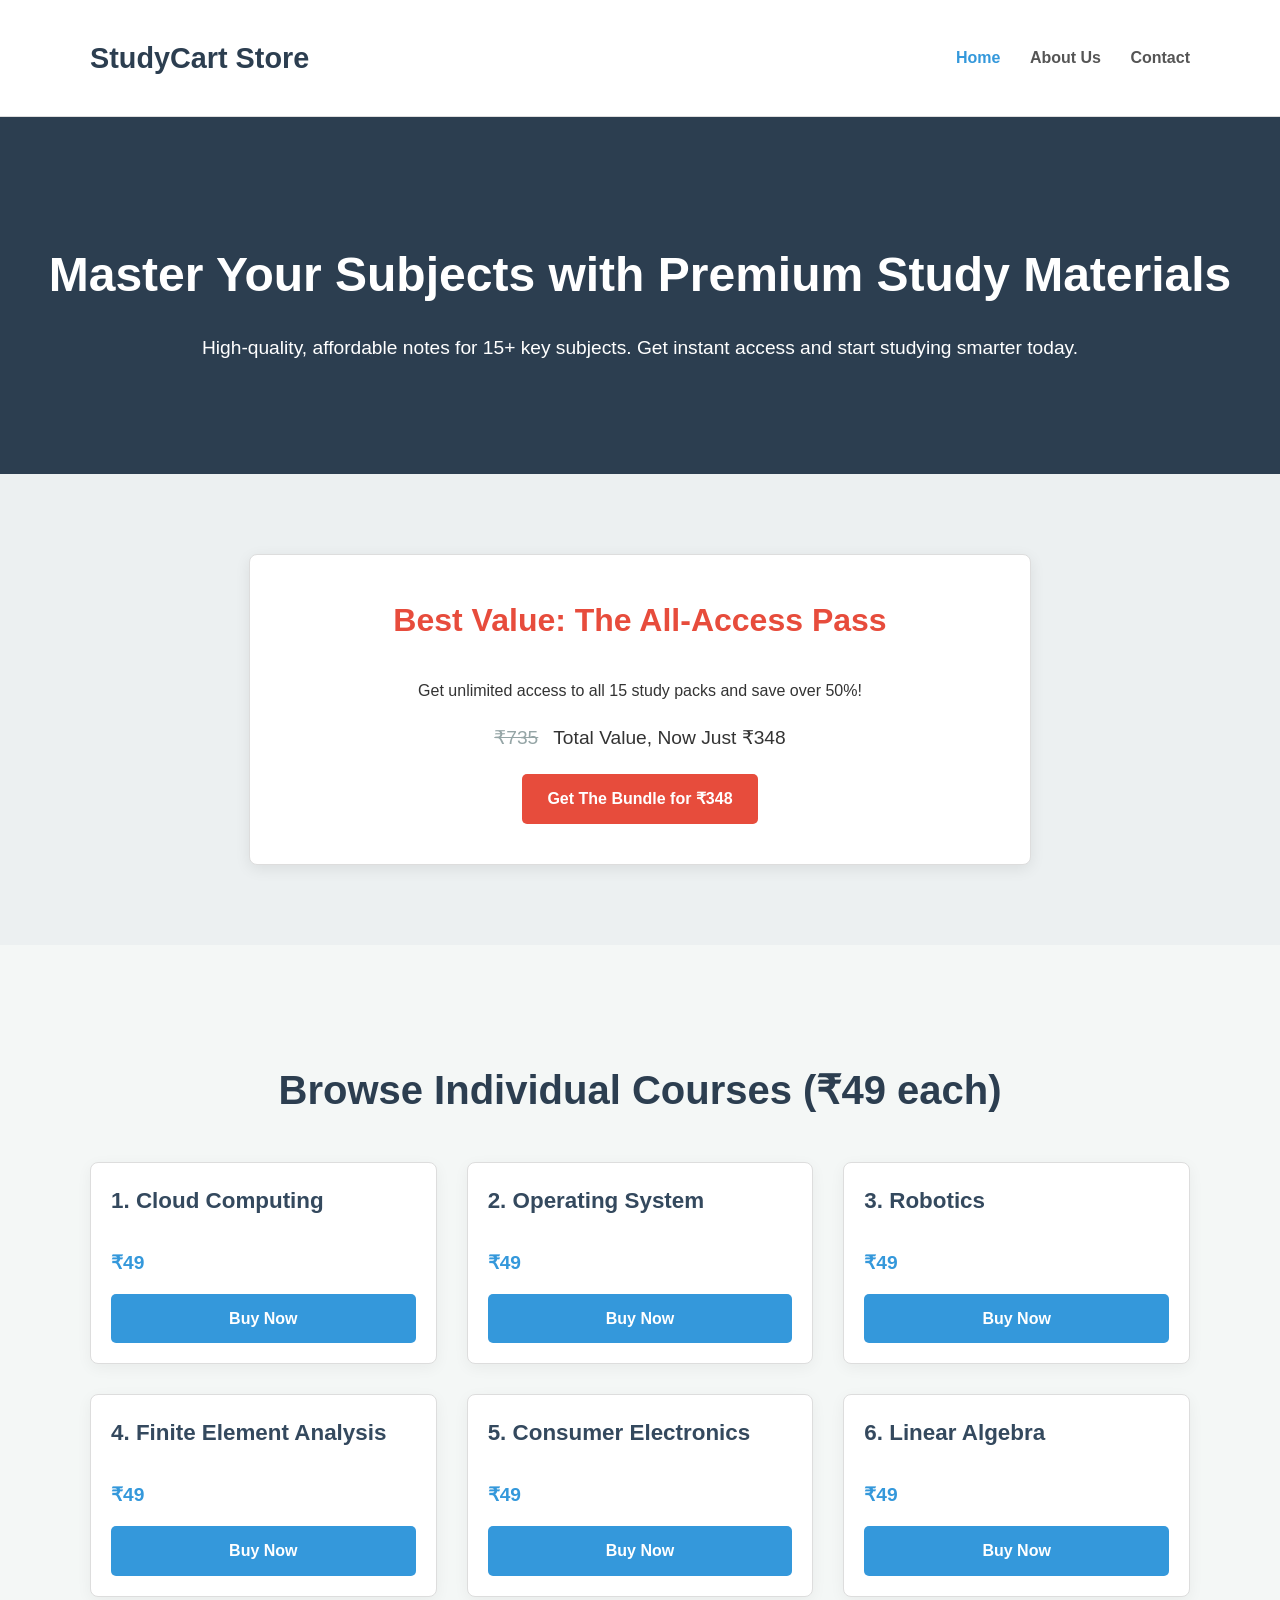
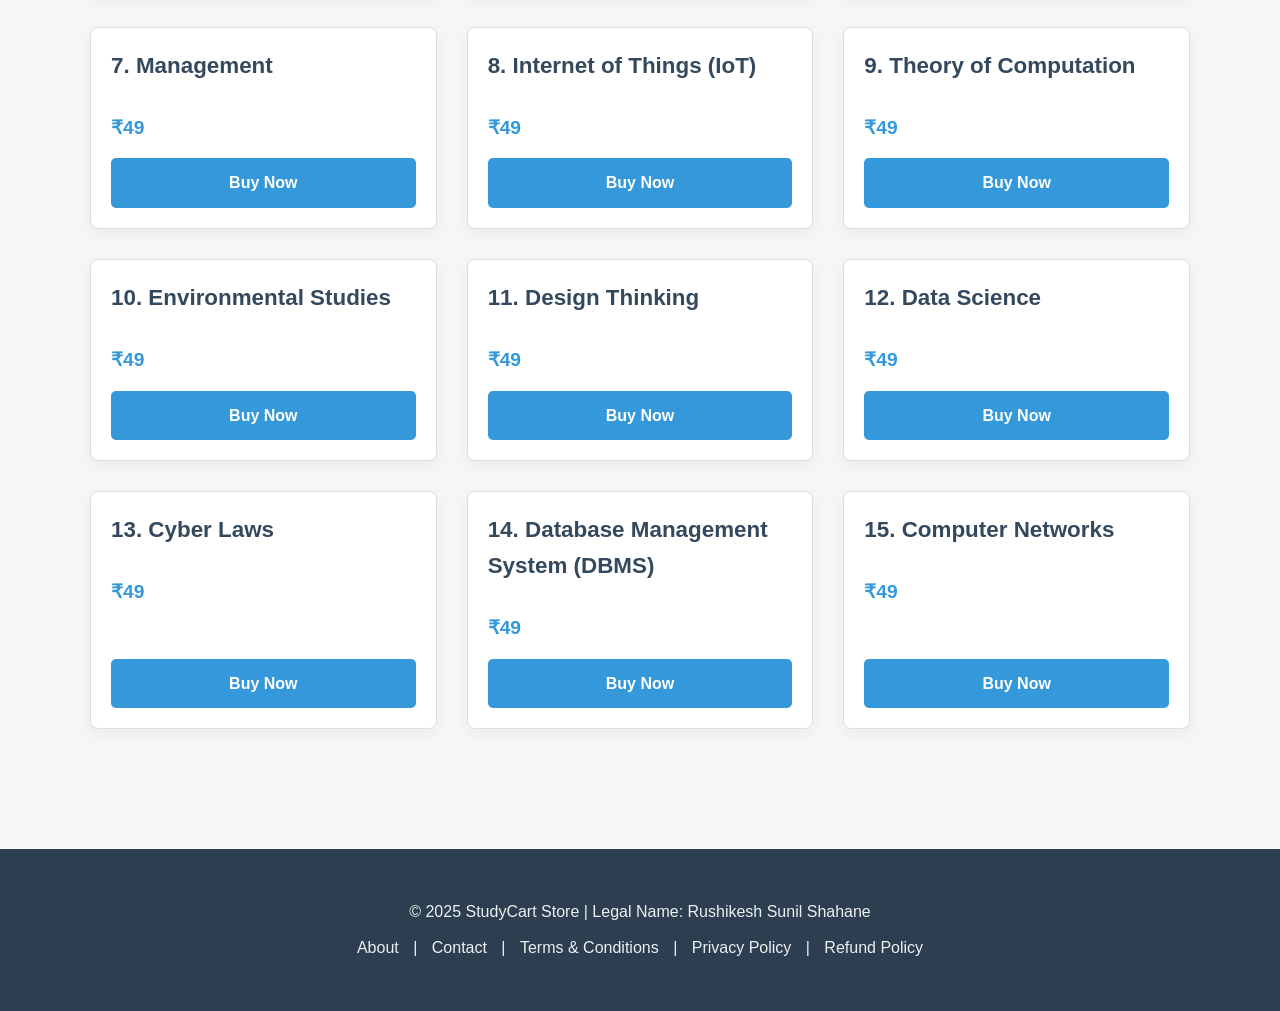
==== static/index.html @ bbeee560 "Add files via upload" ====
<!DOCTYPE html>
<html lang="en">
<head>
    <meta charset="UTF-8">
    <meta name="viewport" content="width=device-width, initial-scale=1.0">
    <title>StudyCart Store - Premium Study Materials</title>
    <link rel="stylesheet" href="style.css">
</head>
<body>

    <header class="header">
        <div class="container">
            <a href="index.html" class="logo">StudyCart Store</a>
            <nav class="main-nav">
                <ul>
                    <li><a href="index.html" class="active">Home</a></li>
                    <li><a href="about.html">About Us</a></li>
                    <li><a href="contact.html">Contact</a></li>
                </ul>
            </nav>
        </div>
    </header>

    <main>
        <section class="hero">
            <h1>Master Your Subjects with Premium Study Materials</h1>
            <p>High-quality, affordable notes for 15+ key subjects. Get instant access and start studying smarter today.</p>
        </section>

        <section class="section bundle-section">
            <div class="container">
                <div class="bundle-box">
                    <h3>Best Value: The All-Access Pass</h3>
                    <p>Get unlimited access to all 15 study packs and save over 50%!</p>
                    <p class="price"><span>₹735</span> Total Value, Now Just ₹348</p>
                    <a href="https://u.payu.in/PAYUMN/gJpBn3CC6zJ1" class="btn btn-secondary" target="_blank">Get The Bundle for ₹348</a>
                </div>
            </div>
        </section>

        <section class="section">
            <div class="container">
                <h2 class="section-title">Browse Individual Courses (₹49 each)</h2>
                <div class="product-grid">

                    <div class="product-card">
                        <div class="product-info">
                            <h4>1. Cloud Computing</h4>
                            <p class="price">₹49</p>
                            <a href="https://u.payu.in/PAYUMN/Er0KeRljJPYL" class="btn btn-primary" target="_blank">Buy Now</a>
                        </div>
                    </div>

                    <div class="product-card">
                        <div class="product-info">
                            <h4>2. Operating System</h4>
                            <p class="price">₹49</p>
                            <a href="https://u.payu.in/PAYUMN/vIDbr1ezitfk" class="btn btn-primary" target="_blank">Buy Now</a>
                        </div>
                    </div>
                    
                    <div class="product-card">
                        <div class="product-info">
                            <h4>3. Robotics</h4>
                            <p class="price">₹49</p>
                            <a href="https://u.payu.in/PAYUMN/tIzMrYikyKo6" class="btn btn-primary" target="_blank">Buy Now</a>
                        </div>
                    </div>

                    <div class="product-card">
                        <div class="product-info">
                            <h4>4. Finite Element Analysis</h4>
                            <p class="price">₹49</p>
                            <a href="https://u.payu.in/PAYUMN/TISMHYlkSKjI" class="btn btn-primary" target="_blank">Buy Now</a>
                        </div>
                    </div>

                    <div class="product-card">
                        <div class="product-info">
                            <h4>5. Consumer Electronics</h4>
                            <p class="price">₹49</p>
                            <a href="https://u.payu.in/PAYUMN/Orf1wfiQ3nNJ" class="btn btn-primary" target="_blank">Buy Now</a>
                        </div>
                    </div>

                    <div class="product-card">
                        <div class="product-info">
                            <h4>6. Linear Algebra</h4>
                            <p class="price">₹49</p>
                            <a href="https://u.payu.in/PAYUMN/pIRMvYtkYKPL" class="btn btn-primary" target="_blank">Buy Now</a>
                        </div>
                    </div>

                     <div class="product-card">
                        <div class="product-info">
                            <h4>7. Management</h4>
                            <p class="price">₹49</p>
                            <a href="https://u.payu.in/PAYUMN/prriDAey0zr9" class="btn btn-primary" target="_blank">Buy Now</a>
                        </div>
                    </div>
                    
                    <div class="product-card">
                        <div class="product-info">
                            <h4>8. Internet of Things (IoT)</h4>
                            <p class="price">₹49</p>
                            <a href="https://u.payu.in/PAYUMN/YIwMbY7ksKNP" class="btn btn-primary" target="_blank">Buy Now</a>
                        </div>
                    </div>

                    <div class="product-card">
                        <div class="product-info">
                            <h4>9. Theory of Computation</h4>
                            <p class="price">₹49</p>
                            <a href="https://u.payu.in/PAYUMN/HIaRcnCkWVSJ" class="btn btn-primary" target="_blank">Buy Now</a>
                        </div>
                    </div>

                    <div class="product-card">
                        <div class="product-info">
                            <h4>10. Environmental Studies</h4>
                            <p class="price">₹49</p>
                            <a href="https://u.payu.in/PAYUMN/aJJBL3uCYC5x" class="btn btn-primary" target="_blank">Buy Now</a>
                        </div>
                    </div>

                    <div class="product-card">
                        <div class="product-info">
                            <h4>11. Design Thinking</h4>
                            <p class="price">₹49</p>
                            <a href="https://u.payu.in/PAYUMN/cIybj1zzWth9" class="btn btn-primary" target="_blank">Buy Now</a>
                        </div>
                    </div>

                    <div class="product-card">
                        <div class="product-info">
                            <h4>12. Data Science</h4>
                            <p class="price">₹49</p>
                            <a href="https://u.payu.in/PAYUMN/7rVisACymA1s" class="btn btn-primary" target="_blank">Buy Now</a>
                        </div>
                    </div>
                    
                    <div class="product-card">
                        <div class="product-info">
                            <h4>13. Cyber Laws</h4>
                            <p class="price">₹49</p>
                            <a href="https://u.payu.in/PAYUMN/KIGRgnxkvVr6" class="btn btn-primary" target="_blank">Buy Now</a>
                        </div>
                    </div>

                    <div class="product-card">
                        <div class="product-info">
                            <h4>14. Database Management System (DBMS)</h4>
                            <p class="price">₹49</p>
                            <a href="https://u.payu.in/PAYUMN/uIvlZh3AYktl" class="btn btn-primary" target="_blank">Buy Now</a>
                        </div>
                    </div>

                    <div class="product-card">
                        <div class="product-info">
                            <h4>15. Computer Networks</h4>
                            <p class="price">₹49</p>
                            <a href="https://u.payu.in/PAYUMN/erF6aP5zHix7" class="btn btn-primary" target="_blank">Buy Now</a>
                        </div>
                    </div>

                </div>
            </div>
        </section>
    </main>

    <footer class="footer">
        <div class="container">
            <p>© 2025 StudyCart Store | Legal Name: Rushikesh Sunil Shahane</p>
            <nav class="footer-nav">
                <a href="about.html">About</a> |
                <a href="contact.html">Contact</a> |
                <a href="terms.html">Terms & Conditions</a> |
                <a href="privacy.html">Privacy Policy</a> |
                <a href="refund.html">Refund Policy</a>
            </nav>
        </div>
    </footer>

</body>
</html>
---- static/style.css ----
/* General Body Styles */
body {
    font-family: 'Arial', sans-serif;
    margin: 0;
    padding: 0;
    background-color: #f4f7f6;
    color: #333;
    line-height: 1.6;
}

/* Container */
.container {
    width: 90%;
    max-width: 1100px;
    margin: 0 auto;
    padding: 20px 0;
}

/* Header & Navigation */
.header {
    background-color: #fff;
    padding: 15px 0;
    border-bottom: 1px solid #ddd;
    position: sticky;
    top: 0;
    z-index: 1000;
}

.header .container {
    display: flex;
    justify-content: space-between;
    align-items: center;
}

.logo {
    font-size: 1.8em;
    font-weight: bold;
    color: #2c3e50;
    text-decoration: none;
}

.main-nav ul {
    margin: 0;
    padding: 0;
    list-style: none;
}

.main-nav li {
    display: inline-block;
    margin-left: 25px;
}

.main-nav a {
    text-decoration: none;
    color: #555;
    font-weight: bold;
    font-size: 1em;
    transition: color 0.3s ease;
}

.main-nav a:hover, .main-nav a.active {
    color: #3498db;
}

/* Hero Section */
.hero {
    background: #2c3e50;
    color: #fff;
    padding: 80px 20px;
    text-align: center;
}

.hero h1 {
    font-size: 3em;
    margin-bottom: 10px;
}

.hero p {
    font-size: 1.2em;
    margin-bottom: 30px;
}

/* Buttons */
.btn {
    display: inline-block;
    padding: 12px 25px;
    text-decoration: none;
    border-radius: 5px;
    font-weight: bold;
    transition: background-color 0.3s ease, transform 0.2s ease;
}

.btn-primary {
    background-color: #3498db;
    color: #fff;
}

.btn-primary:hover {
    background-color: #2980b9;
    transform: translateY(-2px);
}

.btn-secondary {
    background-color: #e74c3c;
    color: #fff;
}

.btn-secondary:hover {
    background-color: #c0392b;
    transform: translateY(-2px);
}

/* Sections */
.section {
    padding: 60px 0;
    text-align: center;
}

.section-title {
    font-size: 2.5em;
    margin-bottom: 40px;
    color: #2c3e50;
}

/* Bundle Section */
.bundle-section {
    background-color: #ecf0f1;
}

.bundle-box {
    background: #fff;
    padding: 40px;
    border: 1px solid #ddd;
    border-radius: 8px;
    max-width: 700px;
    margin: 0 auto;
    box-shadow: 0 4px 15px rgba(0,0,0,0.08);
}

.bundle-box h3 {
    font-size: 2em;
    margin-top: 0;
    color: #e74c3c;
}

.bundle-box .price {
    font-size: 1.2em;
    margin: 20px 0;
}

.bundle-box .price span {
    text-decoration: line-through;
    color: #95a5a6;
    margin-right: 10px;
}

/* Product Grid */
.product-grid {
    display: grid;
    grid-template-columns: repeat(auto-fill, minmax(300px, 1fr));
    gap: 30px;
    text-align: left;
}

.product-card {
    background-color: #fff;
    border: 1px solid #ddd;
    border-radius: 8px;
    overflow: hidden;
    box-shadow: 0 4px 15px rgba(0,0,0,0.05);
    display: flex;
    flex-direction: column;
}

.product-info {
    padding: 20px;
    flex-grow: 1;
    display: flex;
    flex-direction: column;
}

.product-info h4 {
    margin: 0 0 10px 0;
    font-size: 1.4em;
    color: #34495e;
}

.product-info .price {
    font-size: 1.2em;
    font-weight: bold;
    color: #3498db;
    margin-bottom: 15px;
}

.product-info .btn {
    margin-top: auto;
    text-align: center;
}

/* Content Pages (About, Contact, etc.) */
.content-page {
    background: #fff;
    padding: 40px;
    border-radius: 8px;
    margin-top: 30px;
    text-align: left;
}

.content-page h1 {
    margin-top: 0;
}

/* Footer */
.footer {
    background-color: #2c3e50;
    color: #ecf0f1;
    text-align: center;
    padding: 30px 0;
    margin-top: 40px;
}

.footer p {
    margin: 0 0 10px 0;
}

.footer-nav a {
    color: #ecf0f1;
    text-decoration: none;
    margin: 0 10px;
    transition: color 0.3s ease;
}

.footer-nav a:hover {
    color: #3498db;
}

/* Downloads Page List */
.download-list {
    list-style: none;
    padding: 0;
    text-align: left;
}
.download-list li {
    background: #fff;
    margin-bottom: 10px;
    padding: 15px;
    border: 1px solid #ddd;
    border-radius: 5px;
}
.download-list a {
    text-decoration: none;
    color: #2980b9;
    font-weight: bold;
    font-size: 1.1em;
}
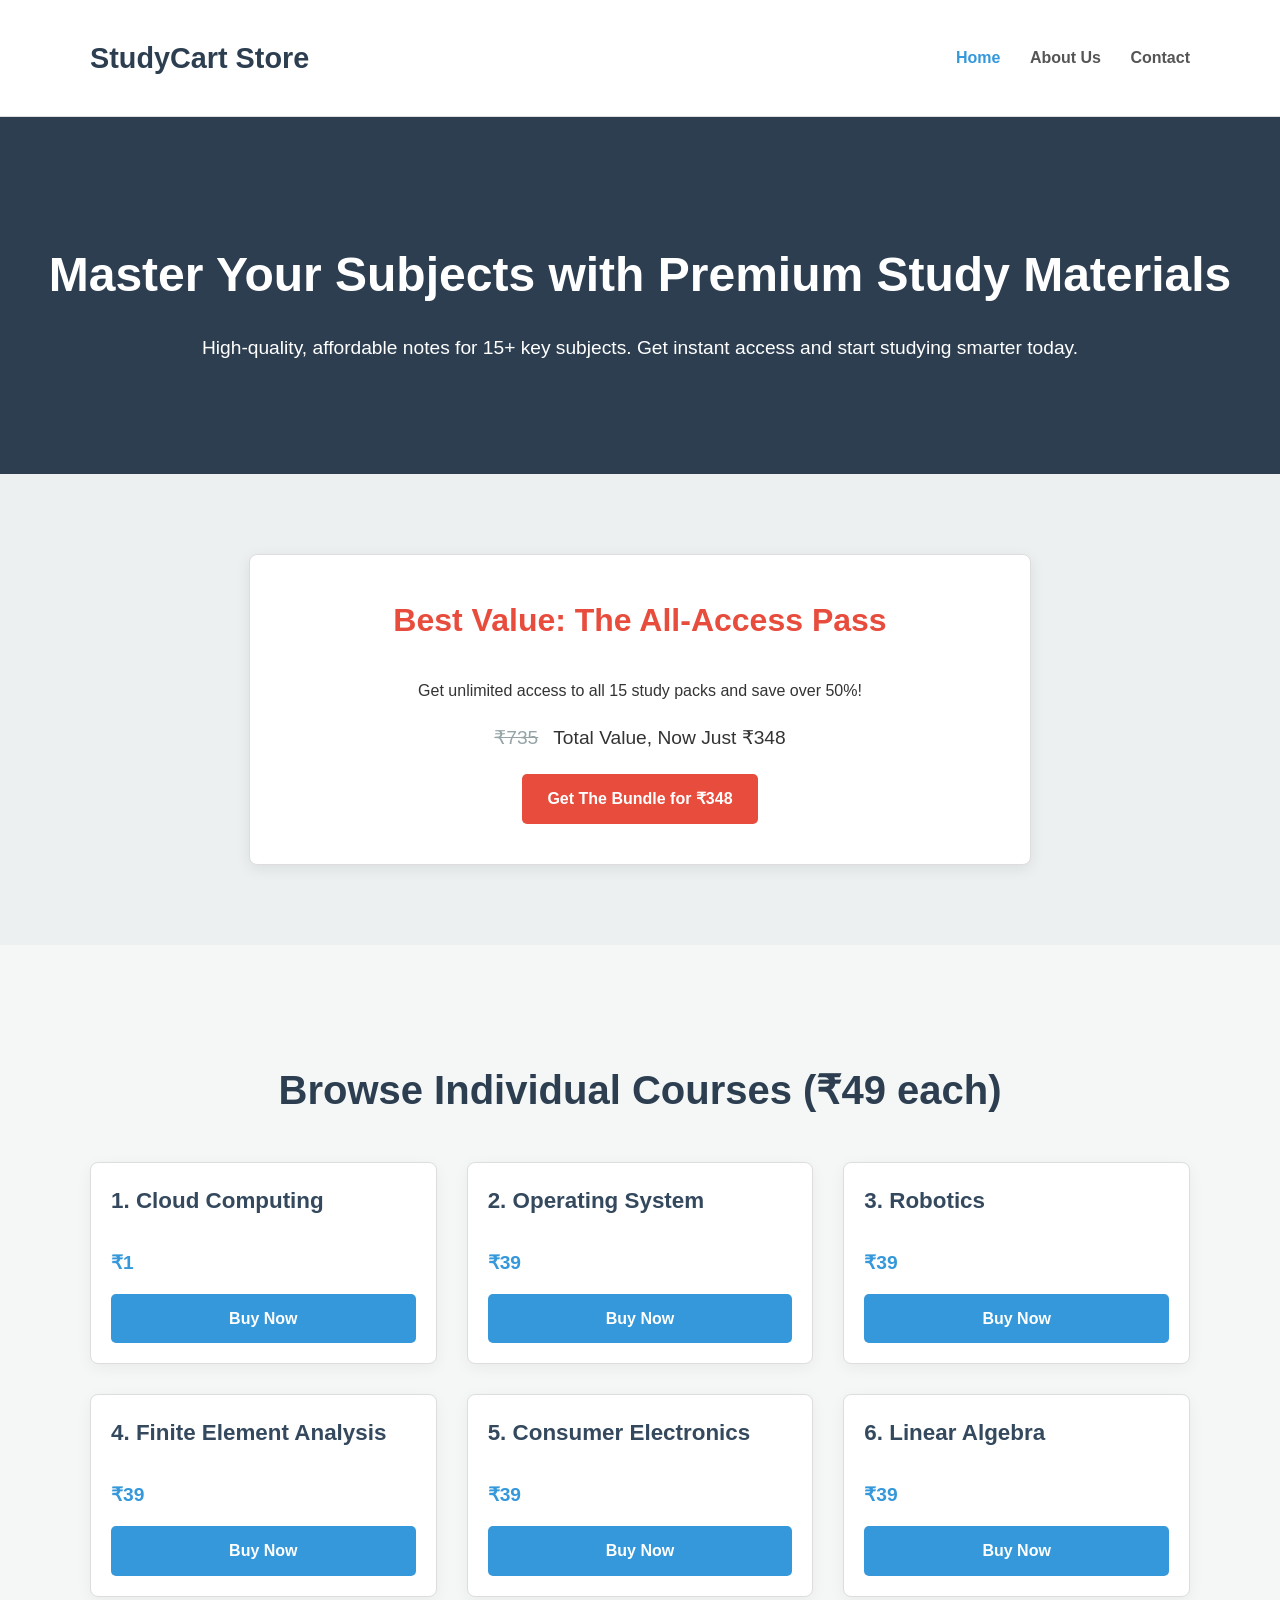
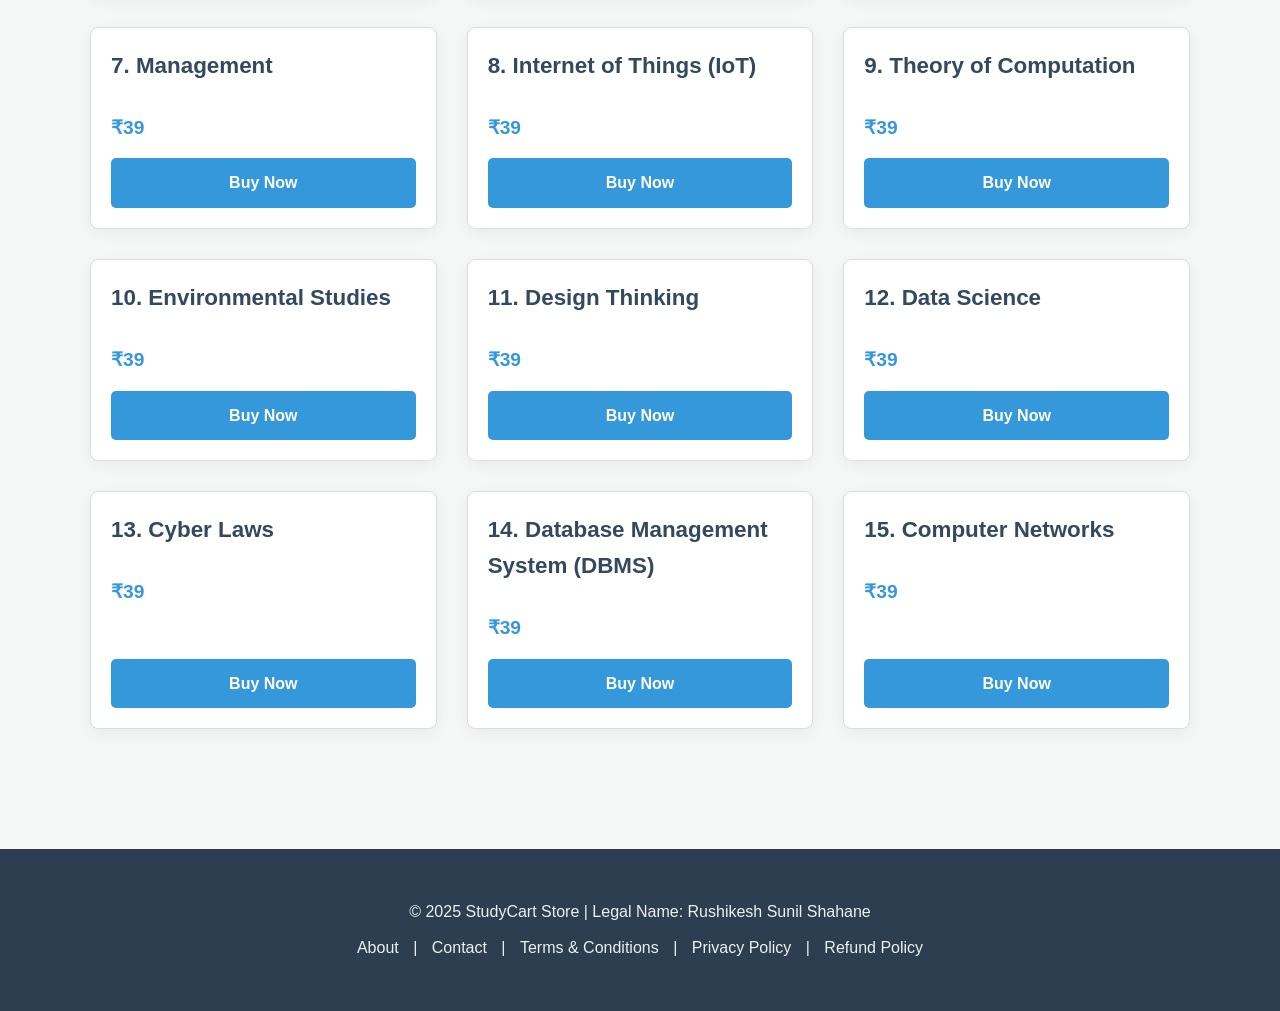
==== commit ea4fe6e0: "Update index.html" ====
--- a/static/index.html
+++ b/static/index.html
@@ -4,7 +4,7 @@
     <meta charset="UTF-8">
     <meta name="viewport" content="width=device-width, initial-scale=1.0">
     <title>StudyCart Store - Premium Study Materials</title>
-    <link rel="stylesheet" href="style.css">
+    <link rel="stylesheet" href="/static/style.css">
 </head>
 <body>
 
@@ -43,10 +43,11 @@
                 <h2 class="section-title">Browse Individual Courses (₹49 each)</h2>
                 <div class="product-grid">
 
+                    <!-- Product Cards -->
                     <div class="product-card">
                         <div class="product-info">
                             <h4>1. Cloud Computing</h4>
-                            <p class="price">₹49</p>
+                            <p class="price">₹1</p>
                             <a href="https://u.payu.in/PAYUMN/Er0KeRljJPYL" class="btn btn-primary" target="_blank">Buy Now</a>
                         </div>
                     </div>
@@ -54,15 +55,15 @@
                     <div class="product-card">
                         <div class="product-info">
                             <h4>2. Operating System</h4>
-                            <p class="price">₹49</p>
+                            <p class="price">₹39</p>
                             <a href="https://u.payu.in/PAYUMN/vIDbr1ezitfk" class="btn btn-primary" target="_blank">Buy Now</a>
                         </div>
                     </div>
-                    
+
                     <div class="product-card">
                         <div class="product-info">
                             <h4>3. Robotics</h4>
-                            <p class="price">₹49</p>
+                            <p class="price">₹39</p>
                             <a href="https://u.payu.in/PAYUMN/tIzMrYikyKo6" class="btn btn-primary" target="_blank">Buy Now</a>
                         </div>
                     </div>
@@ -70,7 +71,7 @@
                     <div class="product-card">
                         <div class="product-info">
                             <h4>4. Finite Element Analysis</h4>
-                            <p class="price">₹49</p>
+                            <p class="price">₹39</p>
                             <a href="https://u.payu.in/PAYUMN/TISMHYlkSKjI" class="btn btn-primary" target="_blank">Buy Now</a>
                         </div>
                     </div>
@@ -78,7 +79,7 @@
                     <div class="product-card">
                         <div class="product-info">
                             <h4>5. Consumer Electronics</h4>
-                            <p class="price">₹49</p>
+                            <p class="price">₹39</p>
                             <a href="https://u.payu.in/PAYUMN/Orf1wfiQ3nNJ" class="btn btn-primary" target="_blank">Buy Now</a>
                         </div>
                     </div>
@@ -86,23 +87,23 @@
                     <div class="product-card">
                         <div class="product-info">
                             <h4>6. Linear Algebra</h4>
-                            <p class="price">₹49</p>
+                            <p class="price">₹39</p>
                             <a href="https://u.payu.in/PAYUMN/pIRMvYtkYKPL" class="btn btn-primary" target="_blank">Buy Now</a>
                         </div>
                     </div>
 
-                     <div class="product-card">
+                    <div class="product-card">
                         <div class="product-info">
                             <h4>7. Management</h4>
-                            <p class="price">₹49</p>
+                            <p class="price">₹39</p>
                             <a href="https://u.payu.in/PAYUMN/prriDAey0zr9" class="btn btn-primary" target="_blank">Buy Now</a>
                         </div>
                     </div>
-                    
+
                     <div class="product-card">
                         <div class="product-info">
                             <h4>8. Internet of Things (IoT)</h4>
-                            <p class="price">₹49</p>
+                            <p class="price">₹39</p>
                             <a href="https://u.payu.in/PAYUMN/YIwMbY7ksKNP" class="btn btn-primary" target="_blank">Buy Now</a>
                         </div>
                     </div>
@@ -110,7 +111,7 @@
                     <div class="product-card">
                         <div class="product-info">
                             <h4>9. Theory of Computation</h4>
-                            <p class="price">₹49</p>
+                            <p class="price">₹39</p>
                             <a href="https://u.payu.in/PAYUMN/HIaRcnCkWVSJ" class="btn btn-primary" target="_blank">Buy Now</a>
                         </div>
                     </div>
@@ -118,7 +119,7 @@
                     <div class="product-card">
                         <div class="product-info">
                             <h4>10. Environmental Studies</h4>
-                            <p class="price">₹49</p>
+                            <p class="price">₹39</p>
                             <a href="https://u.payu.in/PAYUMN/aJJBL3uCYC5x" class="btn btn-primary" target="_blank">Buy Now</a>
                         </div>
                     </div>
@@ -126,7 +127,7 @@
                     <div class="product-card">
                         <div class="product-info">
                             <h4>11. Design Thinking</h4>
-                            <p class="price">₹49</p>
+                            <p class="price">₹39</p>
                             <a href="https://u.payu.in/PAYUMN/cIybj1zzWth9" class="btn btn-primary" target="_blank">Buy Now</a>
                         </div>
                     </div>
@@ -134,15 +135,15 @@
                     <div class="product-card">
                         <div class="product-info">
                             <h4>12. Data Science</h4>
-                            <p class="price">₹49</p>
+                            <p class="price">₹39</p>
                             <a href="https://u.payu.in/PAYUMN/7rVisACymA1s" class="btn btn-primary" target="_blank">Buy Now</a>
                         </div>
                     </div>
-                    
+
                     <div class="product-card">
                         <div class="product-info">
                             <h4>13. Cyber Laws</h4>
-                            <p class="price">₹49</p>
+                            <p class="price">₹39</p>
                             <a href="https://u.payu.in/PAYUMN/KIGRgnxkvVr6" class="btn btn-primary" target="_blank">Buy Now</a>
                         </div>
                     </div>
@@ -150,7 +151,7 @@
                     <div class="product-card">
                         <div class="product-info">
                             <h4>14. Database Management System (DBMS)</h4>
-                            <p class="price">₹49</p>
+                            <p class="price">₹39</p>
                             <a href="https://u.payu.in/PAYUMN/uIvlZh3AYktl" class="btn btn-primary" target="_blank">Buy Now</a>
                         </div>
                     </div>
@@ -158,7 +159,7 @@
                     <div class="product-card">
                         <div class="product-info">
                             <h4>15. Computer Networks</h4>
-                            <p class="price">₹49</p>
+                            <p class="price">₹39</p>
                             <a href="https://u.payu.in/PAYUMN/erF6aP5zHix7" class="btn btn-primary" target="_blank">Buy Now</a>
                         </div>
                     </div>
